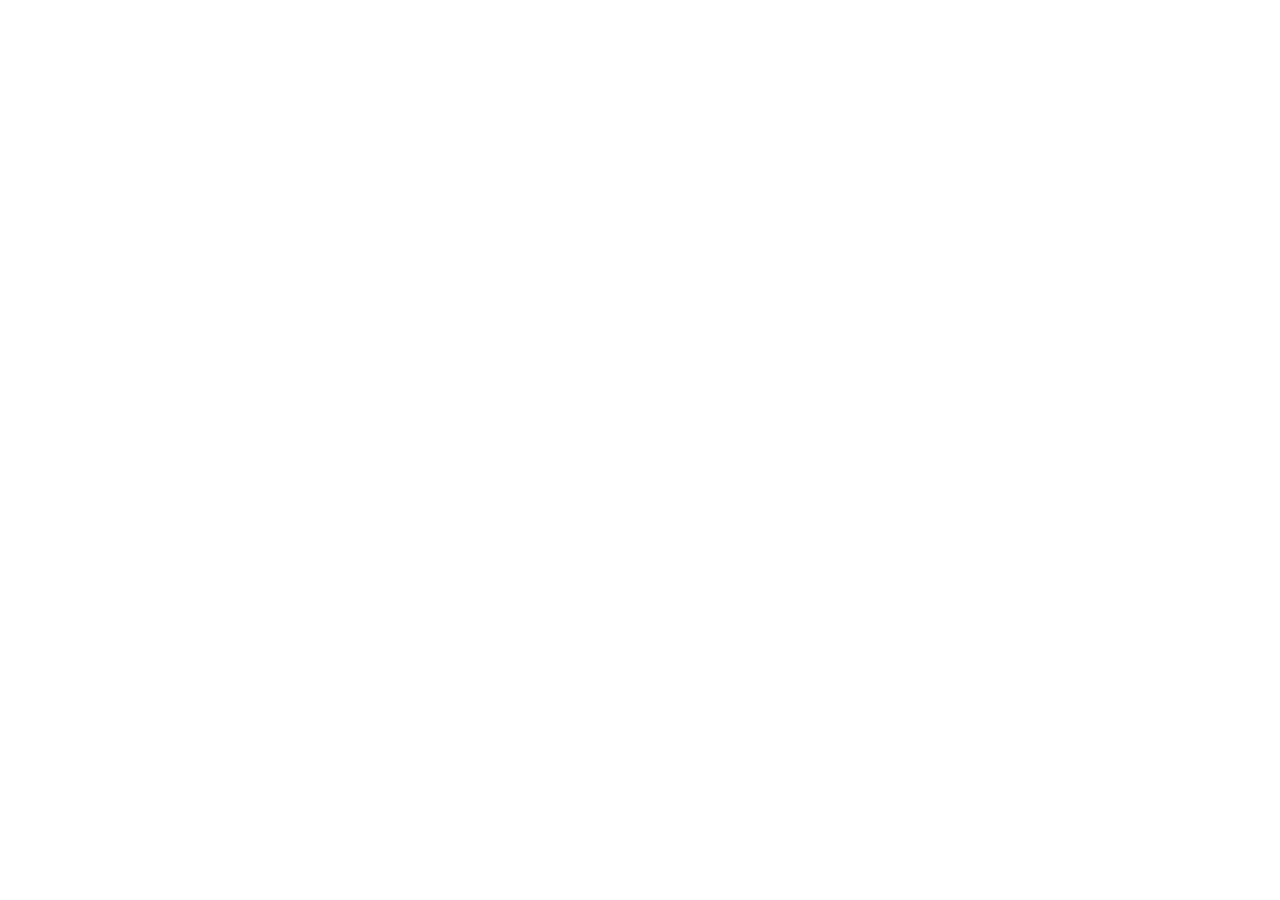
==== experiment/simulation/index.html @ 434af6a2 "Initial commit" ====
<!DOCTYPE html>
<html>
<head>
	<!-- Add CSS at the head of HTML file -->
    <link rel="stylesheet" href="./css/main.css">
</head>
<body>
		<!-- Your code goes here-->

	<!-- Add JS at the bottom of HTML file --> 
        <script src="./js/main.js"></script>
</body>
</html>
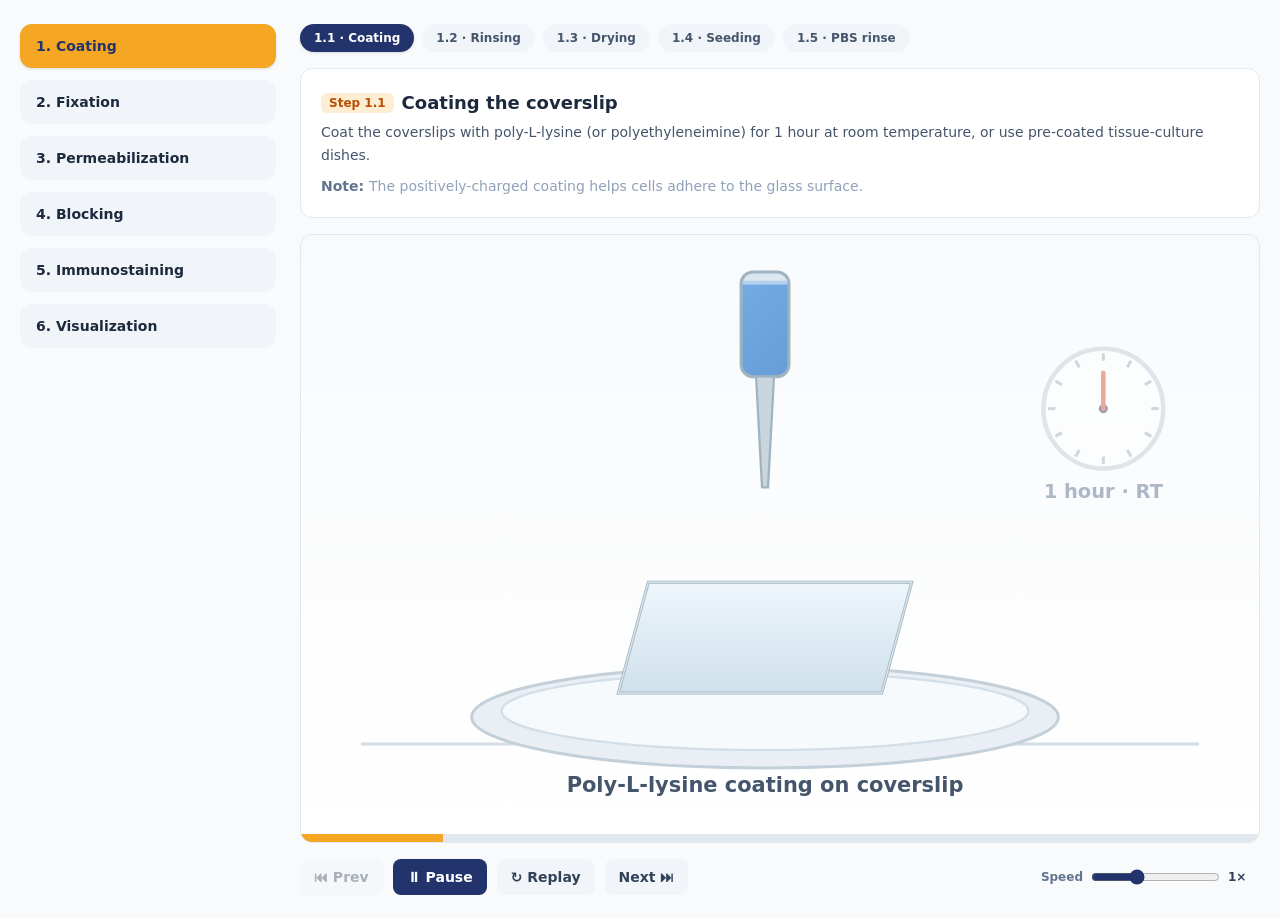
==== commit ffa34521: "index.html fix" ====
--- a/experiment/simulation/index.html
+++ b/experiment/simulation/index.html
@@ -1,13 +1,15 @@
-<!DOCTYPE html>
+<!doctype html>
 <html>
-<head>
-	<!-- Add CSS at the head of HTML file -->
-    <link rel="stylesheet" href="./css/main.css">
-</head>
-<body>
-		<!-- Your code goes here-->
-
-	<!-- Add JS at the bottom of HTML file --> 
-        <script src="./js/main.js"></script>
-</body>
+  <head>
+    <!-- Add CSS at the head of HTML file -->
+    <!-- <link rel="stylesheet" href="./css/main.css"> -->
+    <script type="module" crossorigin src="./js/main.js"></script>
+    <link rel="stylesheet" crossorigin href="./css/main.css" />
+  </head>
+  <body>
+    <!-- Your code goes here-->
+    <div id="root"></div>
+    <!-- Add JS at the bottom of HTML file -->
+    <!-- <script src="./js/main.js"></script> -->
+  </body>
 </html>
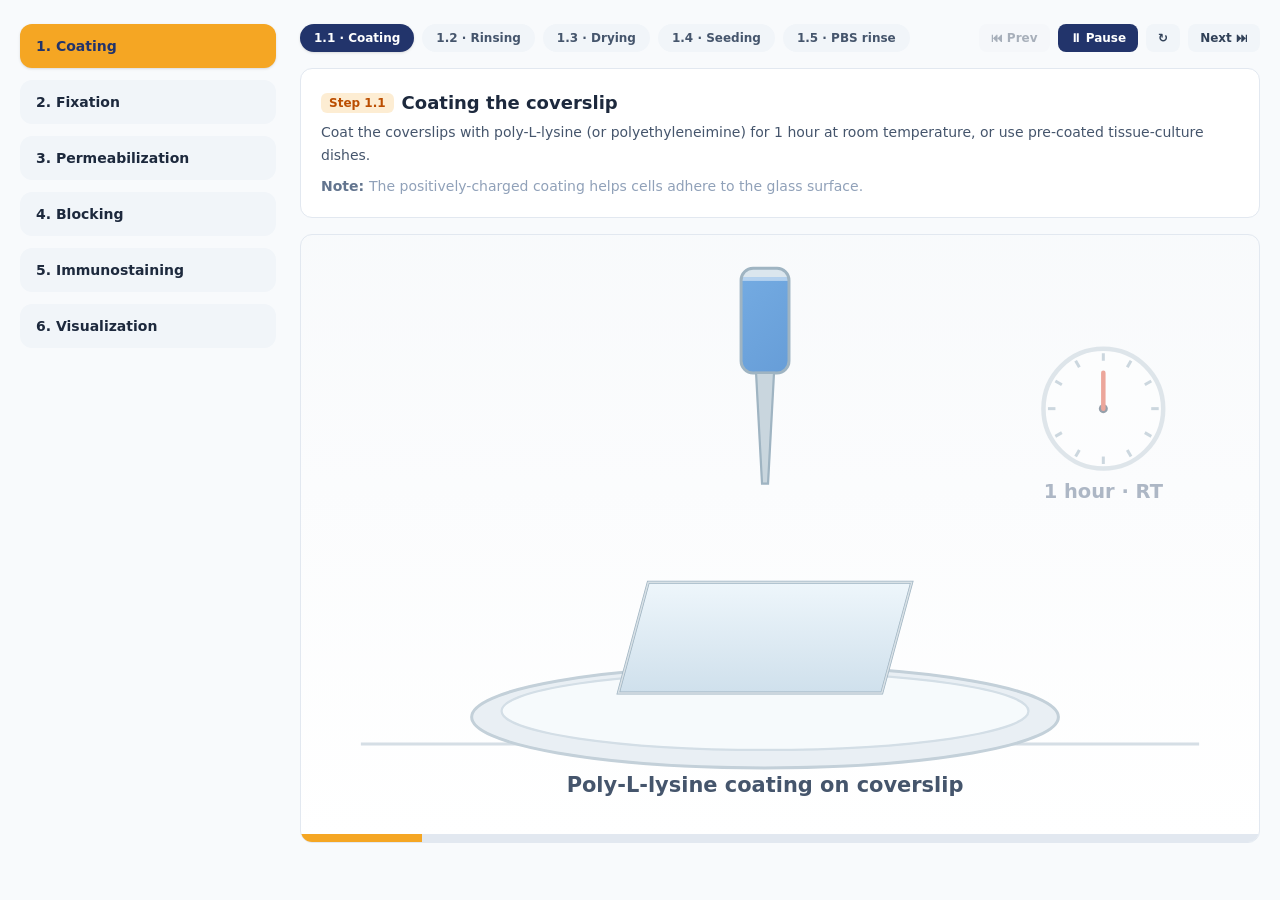
==== commit 59106502: "first deploy" ====
--- a/experiment/simulation/index.html
+++ b/experiment/simulation/index.html
@@ -1,15 +1,11 @@
 <!doctype html>
-<html>
+<html lang="en">
   <head>
-    <!-- Add CSS at the head of HTML file -->
-    <!-- <link rel="stylesheet" href="./css/main.css"> -->
-    <script type="module" crossorigin src="./js/main.js"></script>
-    <link rel="stylesheet" crossorigin href="./css/main.css" />
+    <meta name="viewport" content="width=device-width, initial-scale=1.0" />
+    <link rel="stylesheet" href="./css/main.css" />
   </head>
   <body>
-    <!-- Your code goes here-->
     <div id="root"></div>
-    <!-- Add JS at the bottom of HTML file -->
-    <!-- <script src="./js/main.js"></script> -->
+    <script type="module" src="./js/main.js"></script>
   </body>
 </html>
